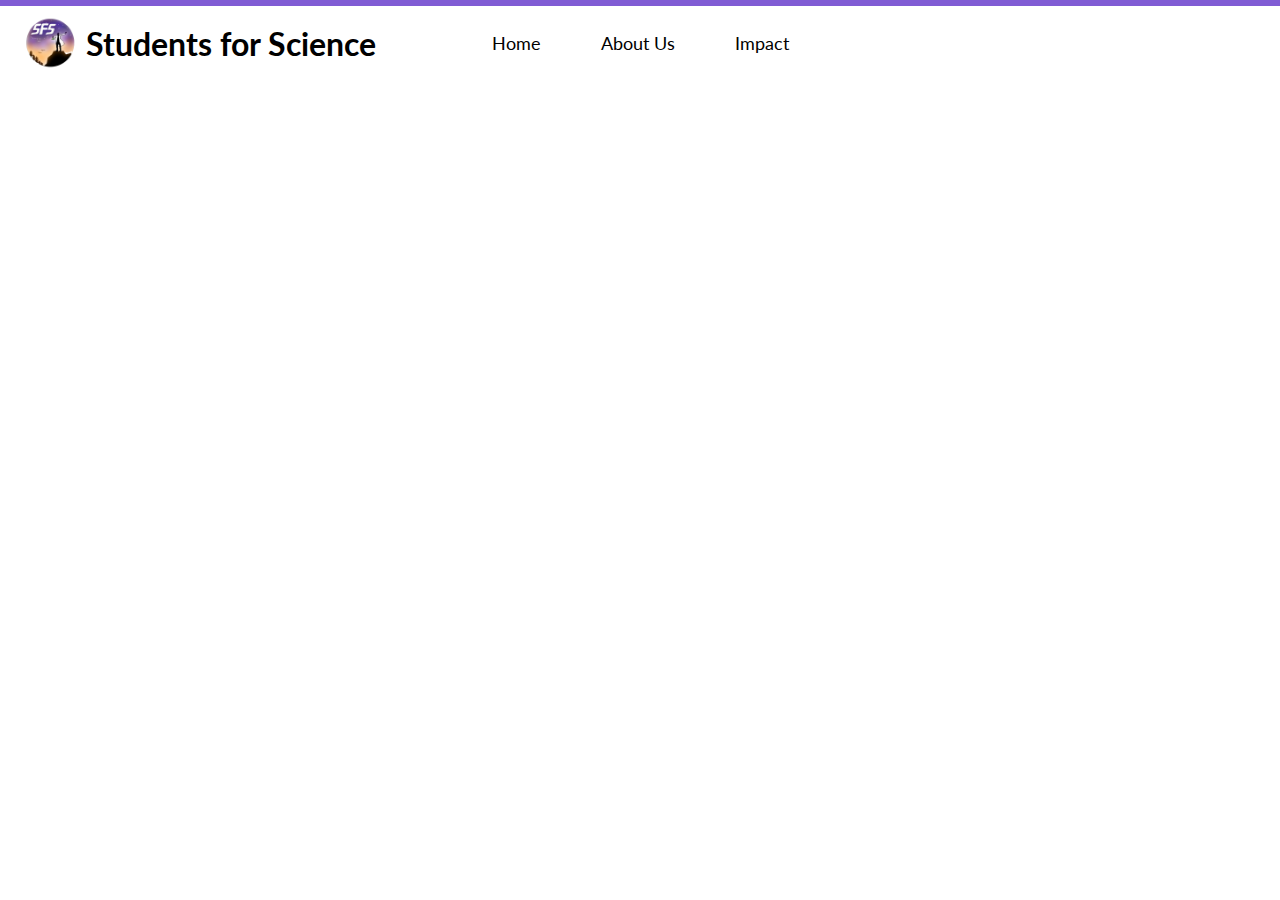
==== about-us.html @ 620983d9 "Created impact and about us pages, made web components of head and nav" ====
<!DOCTYPE html>
<html lang="en">
  <head>
    <meta charset="UTF-8" />
    <meta
      name="viewport"
      content="width=device-width, user-scalable=no, initial-scale=1.0, maximum-scale=1.0, minimum-scale=1.0"
    />
    <meta http-equiv="X-UA-Compatible" content="ie=edge" />

    <script src="./components/Head.js" type="text/javascript"></script>
    <script src="./components/Nav.js" type="text/javascript"></script>

    <link rel="stylesheet" href="./styles/global.css" />
    <link rel="stylesheet" href="./styles/variables.css" />
    <link rel="stylesheet" href="./styles/nav.css" />

    <head-component></head-component>
  </head>
  <body>
    <nav-component></nav-component>
  </body>
</html>
---- styles/global.css ----
@import url("https://fonts.googleapis.com/css2?family=Lato:ital,wght@0,100;0,300;0,400;0,700;0,900;1,100;1,300;1,700;1,900&display=swap");

* {
  margin: 0;
  padding: 0;
  box-sizing: border-box;
  color: var(--primaryTextColor);
  font-family: "Lato", sans-serif;
}

body {
  background: var(--bg);
}
---- styles/variables.css ----
:root {
  --bg: #fff;
  --primaryTextColor: #000;
  --primaryColor: #805cd4;
  --navbarHeight: 80px;
  --textShadow: rgba(0, 0, 0, 0.5);
}
---- styles/nav.css ----
nav {
  height: var(--navbarHeight);
  background: #fff;
  position: relative;
  display: flex;
  border-top: 6px solid var(--primaryColor);
}

nav a {
  text-decoration: none;
}

nav .logo {
  height: 100%;
  display: flex;
  align-items: center;
  z-index: 2;
  padding: 10px;
  margin-left: 10px;
}

nav .logo img {
  height: 100%;
  object-fit: contain;
}

nav .logo h1 a {
  cursor: pointer;
  margin-left: 5px;
  font-weight: 1500;
}

nav ul {
  list-style: none;
  display: flex;
  justify-content: center;
  align-items: center;
  position: absolute;
  top: 0;
  left: 0;
  width: 100%;
  height: 100%;
}

nav ul li {
  cursor: pointer;
  font-size: 1.1rem;
  margin: 0 30px;
  position: relative;
  transition: all 0.2s 0s;
  height: 100%;
}

nav ul li a {
  height: 100%;
  display: grid;
  place-content: center;
}

nav ul li:hover {
  color: var(--primaryColor);
}

nav ul li::after {
  content: "";
  height: 4px;
  background: var(--primaryColor);
  width: 100%;
  transition: all 0.2s 0s;
  position: absolute;
  opacity: 0%;
  left: 0;
  bottom: 0;
  right: 0;
}

nav ul li:hover::after {
  opacity: 100%;
}

@media screen and (max-width: 950px) {
  nav ul {
    justify-content: flex-end;
  }
}

@media screen and (max-width: 650px) {
  nav .logo h1 {
    display: none;
  }

  nav ul li {
    margin: 0 20px;
  }
}

@media screen and (max-width: 500px) {
  nav ul li {
    margin: 0 15px;
  }
}
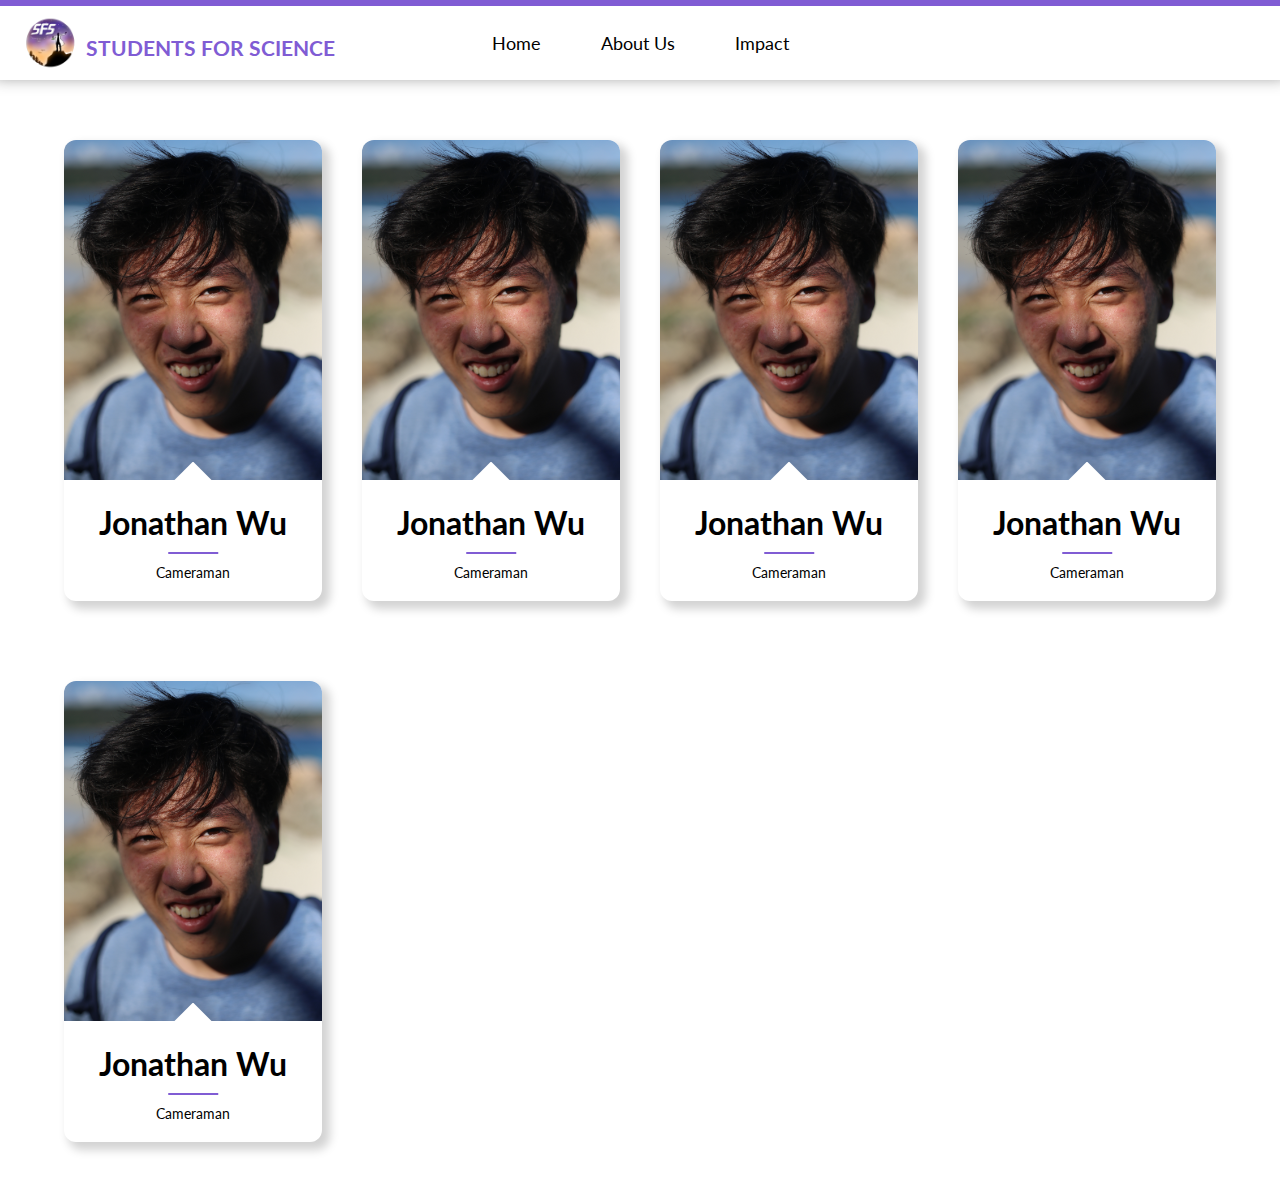
==== commit 576930f1: "Styled about us page" ====
--- a/about-us.html
+++ b/about-us.html
@@ -8,16 +8,59 @@
     />
     <meta http-equiv="X-UA-Compatible" content="ie=edge" />
 
-    <script src="./components/Head.js" type="text/javascript"></script>
-    <script src="./components/Nav.js" type="text/javascript"></script>
-
     <link rel="stylesheet" href="./styles/global.css" />
     <link rel="stylesheet" href="./styles/variables.css" />
     <link rel="stylesheet" href="./styles/nav.css" />
+    <link rel="stylesheet" href="./styles/about-us.css" />
+
+    <script src="./components/Head.js" type="text/javascript"></script>
+    <script src="./components/Nav.js" type="text/javascript"></script>
 
     <head-component></head-component>
   </head>
   <body>
     <nav-component></nav-component>
+    <main class="members-container">
+      <section class="member-container">
+        <img src="./public/members/member.jpg" alt="" />
+        <div class="member-text-container">
+          <h1 class="member-name">Jonathan Wu</h1>
+          <div class="separator"></div>
+          <p class="member-position">Cameraman</p>
+        </div>
+      </section>
+      <section class="member-container">
+        <img src="./public/members/member.jpg" alt="" />
+        <div class="member-text-container">
+          <h1 class="member-name">Jonathan Wu</h1>
+          <div class="separator"></div>
+          <p class="member-position">Cameraman</p>
+        </div>
+      </section>
+      <section class="member-container">
+        <img src="./public/members/member.jpg" alt="" />
+        <div class="member-text-container">
+          <h1 class="member-name">Jonathan Wu</h1>
+          <div class="separator"></div>
+          <p class="member-position">Cameraman</p>
+        </div>
+      </section>
+      <section class="member-container">
+        <img src="./public/members/member.jpg" alt="" />
+        <div class="member-text-container">
+          <h1 class="member-name">Jonathan Wu</h1>
+          <div class="separator"></div>
+          <p class="member-position">Cameraman</p>
+        </div>
+      </section>
+      <section class="member-container">
+        <img src="./public/members/member.jpg" alt="" />
+        <div class="member-text-container">
+          <h1 class="member-name">Jonathan Wu</h1>
+          <div class="separator"></div>
+          <p class="member-position">Cameraman</p>
+        </div>
+      </section>
+    </main>
   </body>
 </html>
--- a/styles/nav.css
+++ b/styles/nav.css
@@ -4,6 +4,7 @@
   position: relative;
   display: flex;
   border-top: 6px solid var(--primaryColor);
+  box-shadow: 0 -8px 15px 6px #979797;
 }
 
 nav a {
@@ -28,6 +29,10 @@
   cursor: pointer;
   margin-left: 5px;
   font-weight: 1500;
+  font-family: var(--alternateFont);
+  text-transform: uppercase;
+  font-size: 1.3rem;
+  color: var(--primaryColor);
 }
 
 nav ul {
@@ -55,9 +60,10 @@
   height: 100%;
   display: grid;
   place-content: center;
+  color: var(--secondaryTextColor);
 }
 
-nav ul li:hover {
+nav ul li a:hover {
   color: var(--primaryColor);
 }
 
@@ -78,13 +84,13 @@
   opacity: 100%;
 }
 
-@media screen and (max-width: 950px) {
+@media screen and (max-width: 1200px) {
   nav ul {
     justify-content: flex-end;
   }
 }
 
-@media screen and (max-width: 650px) {
+@media screen and (max-width: 750px) {
   nav .logo h1 {
     display: none;
   }
--- a/styles/about-us.css
+++ b/styles/about-us.css
@@ -0,0 +1,60 @@
+.members-container {
+  width: 90%;
+  margin: 60px auto;
+  display: grid;
+  grid-template-columns: repeat(4, 1fr);
+  grid-column-gap: 40px;
+  grid-row-gap: 80px;
+}
+
+.member-container {
+  box-shadow: 6px 6px 10px 2px #d3d3d3;
+  border-radius: 12px;
+  overflow: hidden;
+  cursor: pointer;
+  transition: all 0.2s;
+}
+
+.member-container:hover {
+  transform: scale(1.05, 1.05);
+  box-shadow: 6px 6px 40px 2px #d3d3d3;
+}
+
+.member-container img {
+  width: 100%;
+  height: 340px;
+  object-fit: cover;
+}
+
+.member-text-container {
+  padding: 20px 30px;
+  position: relative;
+  text-align: center;
+}
+
+.member-text-container::before {
+  content: "";
+  position: absolute;
+  background: #fff;
+  clip-path: polygon(50% 0, 100% 100%, 0 100%);
+  width: 40px;
+  height: 20px;
+  left: 50%;
+  transform: translateX(-50%);
+  top: -21.5px;
+}
+
+.member-position {
+  font-size: 0.9rem;
+  color: var(--secondaryTextColor);
+}
+
+.member-text-container .separator {
+  position: relative;
+  left: 50%;
+  transform: translateX(-50%);
+  background: var(--primaryColor);
+  height: 2px;
+  width: 25%;
+  margin: 10px 0;
+}
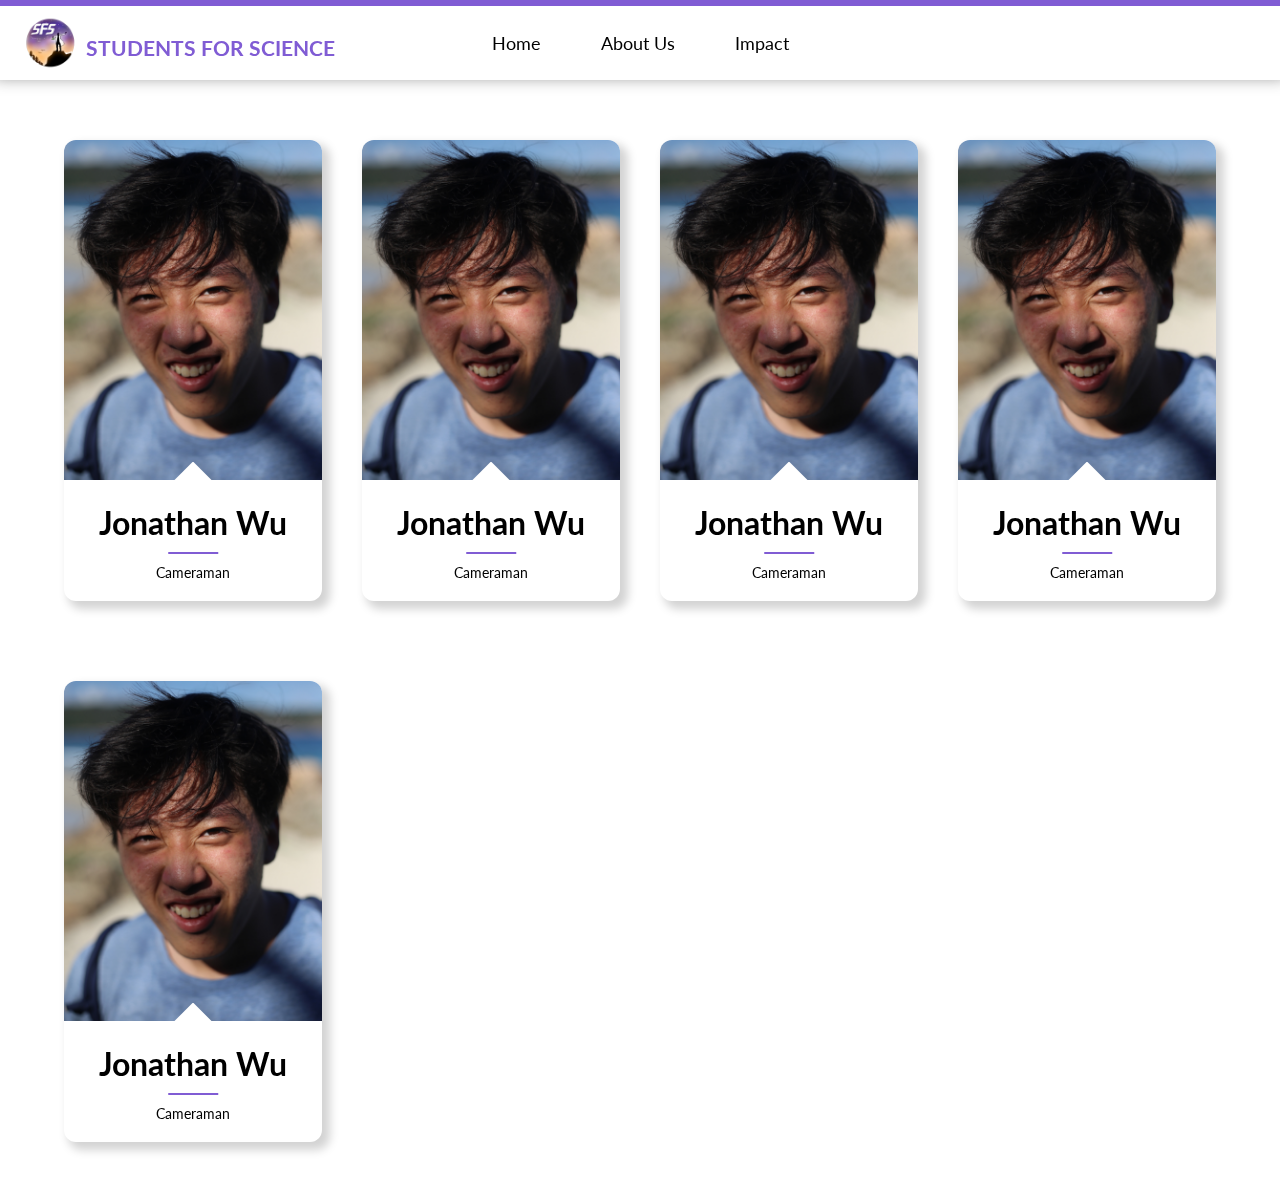
==== commit ef294061: "Handled basic modal anim" ====
--- a/about-us.html
+++ b/about-us.html
@@ -20,6 +20,42 @@
   </head>
   <body>
     <nav-component></nav-component>
+
+    <div class="about-us-modal">
+      <div class="overlay"></div>
+      <div class="about-us-modal-content">
+        <div class="about-us-modal-text-content">
+          <h1 class="member-name">Jonathan Wu</h1>
+          <p class="member-position">Cameraman</p>
+          <p class="member-bio">
+            Lorem ipsum dolor sit amet, consectetur adipisicing elit.
+            Exercitationem fuga quisquam velit. Consequuntur nemo pariatur
+            tempore ullam velit, voluptates! Culpa dicta eligendi tempore ut!
+            Adipisci at excepturi facilis in nesciunt numquam odio perferendis
+            praesentium soluta velit. A atque esse itaque laboriosam molestias
+            necessitatibus nisi perspiciatis vero. Animi aperiam asperiores
+            autem blanditiis consequatur delectus dolores, dolorum ea earum esse
+            et facilis harum id ipsam iste iusto laboriosam nam natus nemo
+            nesciunt nihil nulla officiis pariatur, quas quisquam reiciendis,
+            rem repellat saepe veritatis voluptate. Alias deserunt et illo
+            laudantium odio optio, sed voluptatibus? Excepturi neque praesentium
+            tempore veniam? Ab accusamus aliquam architecto asperiores
+            aspernatur assumenda consectetur culpa cumque, cupiditate deserunt
+            dolorem enim error, eum eveniet fugiat id inventore magni maxime
+            minus molestias nam nesciunt nobis nostrum nulla odio pariatur
+            perspiciatis possimus praesentium quasi qui repellat reprehenderit
+            repudiandae suscipit temporibus, veniam voluptates voluptatibus? Ea,
+            error, molestias. Consequuntur dolore, earum illo laborum natus non
+            perferendis porro soluta. Aspernatur aut blanditiis corporis earum
+            ex hic impedit labore maxime, neque perferendis, rem, repellat
+            soluta tempore totam velit! Dolorem doloribus eaque, et ex explicabo
+            itaque nostrum quo quos rem temporibus, ut velit vitae voluptatem!
+          </p>
+        </div>
+        <img src="./public/members/member.jpg" alt="" />
+      </div>
+    </div>
+
     <main class="members-container">
       <section class="member-container">
         <img src="./public/members/member.jpg" alt="" />
@@ -62,5 +98,7 @@
         </div>
       </section>
     </main>
+
+    <script src="./scripts/memberModal.js"></script>
   </body>
 </html>
--- a/styles/about-us.css
+++ b/styles/about-us.css
@@ -58,3 +58,49 @@
   width: 25%;
   margin: 10px 0;
 }
+
+.about-us-modal {
+  position: fixed;
+  inset: 0;
+  z-index: -1;
+  opacity: 0;
+  transition: all 0.3s;
+}
+
+.about-us-modal.enabled {
+  opacity: 100%;
+  z-index: 2;
+}
+
+.about-us-modal .overlay {
+  position: absolute;
+  inset: 0;
+  background: #000;
+  opacity: 40%;
+}
+
+.about-us-modal .about-us-modal-content {
+  position: absolute;
+  top: 50%;
+  left: 50%;
+  transform: translate(-50%, -50%);
+  width: 70%;
+  height: 80%;
+  background: grey;
+  display: grid;
+  grid-template-columns: 1fr 1fr;
+  grid-auto-rows: 100%;
+}
+
+.about-us-modal .about-us-modal-content .about-us-modal-text-content {
+  padding: 40px;
+  text-align: justify;
+  overflow-y: scroll;
+}
+
+.about-us-modal .about-us-modal-content img {
+  width: 100%;
+  height: 100%;
+  object-fit: cover;
+  display: block;
+}
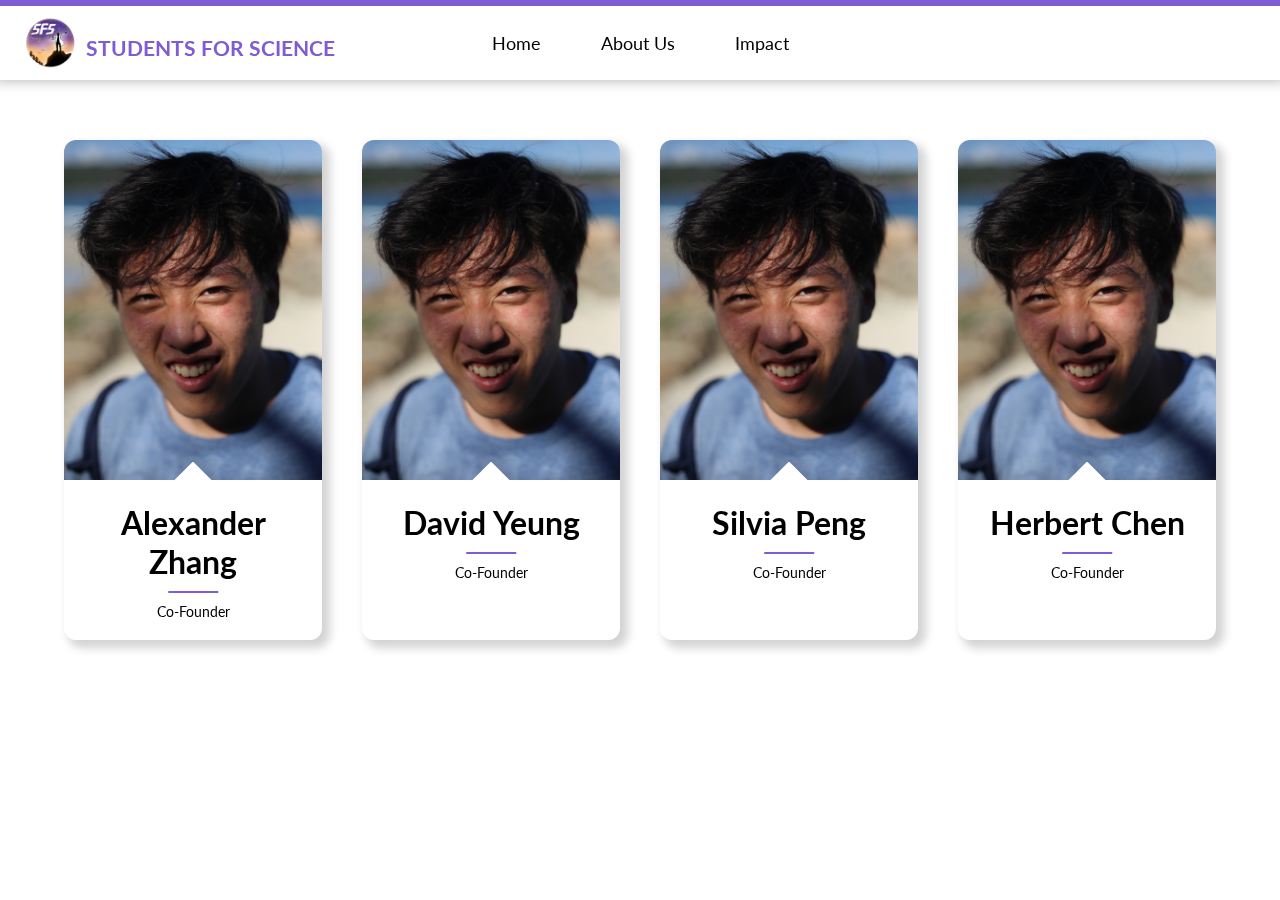
==== commit 3ddb1d39: "Handled modal logic" ====
--- a/about-us.html
+++ b/about-us.html
@@ -18,87 +18,42 @@
 
     <head-component></head-component>
   </head>
-  <body>
+  <body class="preload about-us-body">
     <nav-component></nav-component>
 
     <div class="about-us-modal">
       <div class="overlay"></div>
       <div class="about-us-modal-content">
-        <div class="about-us-modal-text-content">
-          <h1 class="member-name">Jonathan Wu</h1>
-          <p class="member-position">Cameraman</p>
-          <p class="member-bio">
-            Lorem ipsum dolor sit amet, consectetur adipisicing elit.
-            Exercitationem fuga quisquam velit. Consequuntur nemo pariatur
-            tempore ullam velit, voluptates! Culpa dicta eligendi tempore ut!
-            Adipisci at excepturi facilis in nesciunt numquam odio perferendis
-            praesentium soluta velit. A atque esse itaque laboriosam molestias
-            necessitatibus nisi perspiciatis vero. Animi aperiam asperiores
-            autem blanditiis consequatur delectus dolores, dolorum ea earum esse
-            et facilis harum id ipsam iste iusto laboriosam nam natus nemo
-            nesciunt nihil nulla officiis pariatur, quas quisquam reiciendis,
-            rem repellat saepe veritatis voluptate. Alias deserunt et illo
-            laudantium odio optio, sed voluptatibus? Excepturi neque praesentium
-            tempore veniam? Ab accusamus aliquam architecto asperiores
-            aspernatur assumenda consectetur culpa cumque, cupiditate deserunt
-            dolorem enim error, eum eveniet fugiat id inventore magni maxime
-            minus molestias nam nesciunt nobis nostrum nulla odio pariatur
-            perspiciatis possimus praesentium quasi qui repellat reprehenderit
-            repudiandae suscipit temporibus, veniam voluptates voluptatibus? Ea,
-            error, molestias. Consequuntur dolore, earum illo laborum natus non
-            perferendis porro soluta. Aspernatur aut blanditiis corporis earum
-            ex hic impedit labore maxime, neque perferendis, rem, repellat
-            soluta tempore totam velit! Dolorem doloribus eaque, et ex explicabo
-            itaque nostrum quo quos rem temporibus, ut velit vitae voluptatem!
-          </p>
-        </div>
-        <img src="./public/members/member.jpg" alt="" />
+        <!--        <div class="about-us-modal-text-content">-->
+        <!--          <h1 class="member-name">Jonathan Wu</h1>-->
+        <!--          <p class="member-position">Cameraman</p>-->
+        <!--          <p class="member-bio">-->
+        <!--            Lorem ipsum dolor sit amet, consectetur adipisicing elit. Exercitationem fuga quisquam velit.-->
+        <!--            Consequuntur nemo pariatur tempore ullam velit, voluptates! Culpa dicta eligendi tempore ut!-->
+        <!--            Adipisci at excepturi facilis in nesciunt numquam odio perferendis praesentium soluta velit. A-->
+        <!--            atque esse itaque laboriosam molestias necessitatibus nisi perspiciatis vero. Animi aperiam-->
+        <!--            asperiores autem blanditiis consequatur delectus dolores, dolorum ea earum esse et facilis harum-->
+        <!--            id ipsam iste iusto laboriosam nam natus nemo nesciunt nihil nulla officiis pariatur, quas-->
+        <!--            quisquam reiciendis, rem repellat saepe veritatis voluptate. Alias deserunt et illo laudantium-->
+        <!--            odio optio, sed voluptatibus? Excepturi neque praesentium tempore veniam? Ab accusamus aliquam-->
+        <!--            architecto asperiores aspernatur assumenda consectetur culpa cumque, cupiditate deserunt dolorem-->
+        <!--            enim error, eum eveniet fugiat id inventore magni maxime minus molestias nam nesciunt nobis-->
+        <!--            nostrum nulla odio pariatur perspiciatis possimus praesentium quasi qui repellat reprehenderit-->
+        <!--            repudiandae suscipit temporibus, veniam voluptates voluptatibus? Ea, error, molestias.-->
+        <!--            Consequuntur dolore, earum illo laborum natus non perferendis porro soluta. Aspernatur aut-->
+        <!--            blanditiis corporis earum ex hic impedit labore maxime, neque perferendis, rem, repellat soluta-->
+        <!--            tempore totam velit! Dolorem doloribus eaque, et ex explicabo itaque nostrum quo quos rem-->
+        <!--            temporibus, ut velit vitae voluptatem!-->
+        <!--          </p>-->
+        <!--        </div>-->
+        <!--        <div class="about-us-modal-image-container">-->
+        <!--          <img src="./public/members/member.jpg" alt="" />-->
+        <!--        </div>-->
       </div>
     </div>
 
-    <main class="members-container">
-      <section class="member-container">
-        <img src="./public/members/member.jpg" alt="" />
-        <div class="member-text-container">
-          <h1 class="member-name">Jonathan Wu</h1>
-          <div class="separator"></div>
-          <p class="member-position">Cameraman</p>
-        </div>
-      </section>
-      <section class="member-container">
-        <img src="./public/members/member.jpg" alt="" />
-        <div class="member-text-container">
-          <h1 class="member-name">Jonathan Wu</h1>
-          <div class="separator"></div>
-          <p class="member-position">Cameraman</p>
-        </div>
-      </section>
-      <section class="member-container">
-        <img src="./public/members/member.jpg" alt="" />
-        <div class="member-text-container">
-          <h1 class="member-name">Jonathan Wu</h1>
-          <div class="separator"></div>
-          <p class="member-position">Cameraman</p>
-        </div>
-      </section>
-      <section class="member-container">
-        <img src="./public/members/member.jpg" alt="" />
-        <div class="member-text-container">
-          <h1 class="member-name">Jonathan Wu</h1>
-          <div class="separator"></div>
-          <p class="member-position">Cameraman</p>
-        </div>
-      </section>
-      <section class="member-container">
-        <img src="./public/members/member.jpg" alt="" />
-        <div class="member-text-container">
-          <h1 class="member-name">Jonathan Wu</h1>
-          <div class="separator"></div>
-          <p class="member-position">Cameraman</p>
-        </div>
-      </section>
-    </main>
+    <main class="members-container"></main>
 
-    <script src="./scripts/memberModal.js"></script>
+    <script src="scripts/members.js"></script>
   </body>
 </html>
--- a/styles/about-us.css
+++ b/styles/about-us.css
@@ -1,3 +1,19 @@
+body.preload * {
+  animation-duration: 0s !important;
+  -webkit-animation-duration: 0s !important;
+  transition: background-color 0s, opacity 0s, color 0s, width 0s, height 0s,
+    padding 0s, margin 0s !important;
+}
+
+body.about-us-body {
+  overflow-x: hidden;
+}
+
+body.about-us-body.stop-scrolling {
+  height: 100%;
+  overflow: hidden;
+}
+
 .members-container {
   width: 90%;
   margin: 60px auto;
@@ -59,6 +75,8 @@
   margin: 10px 0;
 }
 
+/* modal */
+
 .about-us-modal {
   position: fixed;
   inset: 0;
@@ -67,16 +85,12 @@
   transition: all 0.3s;
 }
 
-.about-us-modal.enabled {
-  opacity: 100%;
-  z-index: 2;
-}
-
 .about-us-modal .overlay {
   position: absolute;
   inset: 0;
   background: #000;
-  opacity: 40%;
+  opacity: 80%;
+  cursor: pointer;
 }
 
 .about-us-modal .about-us-modal-content {
@@ -88,19 +102,115 @@
   height: 80%;
   background: grey;
   display: grid;
-  grid-template-columns: 1fr 1fr;
+  grid-template-columns: 1.2fr 1fr;
   grid-auto-rows: 100%;
+  animation: blowUpModalTwo 0.5s cubic-bezier(0.165, 0.84, 0.44, 1) forwards;
+  overflow: hidden;
 }
 
 .about-us-modal .about-us-modal-content .about-us-modal-text-content {
-  padding: 40px;
+  padding: 30px 40px;
   text-align: justify;
   overflow-y: scroll;
 }
 
-.about-us-modal .about-us-modal-content img {
+.about-us-modal .about-us-modal-content .about-us-modal-image-container {
+  overflow: hidden;
+}
+
+.about-us-modal .about-us-modal-content .about-us-modal-image-container img {
   width: 100%;
   height: 100%;
   object-fit: cover;
   display: block;
-}
+  transition: transform 0.2s;
+}
+
+.about-us-modal .about-us-modal-content img:hover {
+  transform: scale(1.1);
+}
+
+.about-us-modal + .members-container {
+  animation: blowUpContentTwo 0.5s cubic-bezier(0.165, 0.84, 0.44, 1) forwards;
+}
+
+@media screen and (max-width: 1050px) {
+  .members-container {
+    grid-template-columns: repeat(3, 1fr);
+    grid-row-gap: 60px;
+  }
+}
+
+@media screen and (max-width: 750px) {
+  .members-container {
+    grid-template-columns: repeat(2, 1fr);
+    grid-column-gap: 35px;
+    grid-row-gap: 40px;
+  }
+}
+
+@media screen and (max-width: 600px) {
+  .member-container img {
+    height: 240px;
+  }
+}
+
+/* enabled modal */
+
+.about-us-modal.enabled {
+  opacity: 100%;
+  z-index: 2;
+}
+
+.about-us-modal.enabled .about-us-modal-content {
+  animation: blowUpModal 0.5s cubic-bezier(0.165, 0.84, 0.44, 1) forwards;
+}
+
+.about-us-modal.enabled + .members-container {
+  animation: blowUpContent 0.5s cubic-bezier(0.165, 0.84, 0.44, 1) forwards;
+}
+
+@keyframes blowUpContent {
+  0% {
+    transform: scale(1);
+    opacity: 1;
+  }
+  99.9% {
+    transform: scale(2);
+    opacity: 0;
+  }
+  100% {
+    transform: scale(0);
+  }
+}
+
+@keyframes blowUpContentTwo {
+  0% {
+    transform: scale(2);
+    opacity: 0;
+  }
+  100% {
+    transform: scale(1);
+    opacity: 1;
+  }
+}
+
+@keyframes blowUpModal {
+  0% {
+    transform: translate(-50%, -50%) scale(0);
+  }
+  100% {
+    transform: translate(-50%, -50%) scale(1);
+  }
+}
+
+@keyframes blowUpModalTwo {
+  0% {
+    transform: translate(-50%, -50%) scale(1);
+    opacity: 1;
+  }
+  100% {
+    transform: translate(-50%, -50%) scale(0);
+    opacity: 0;
+  }
+}
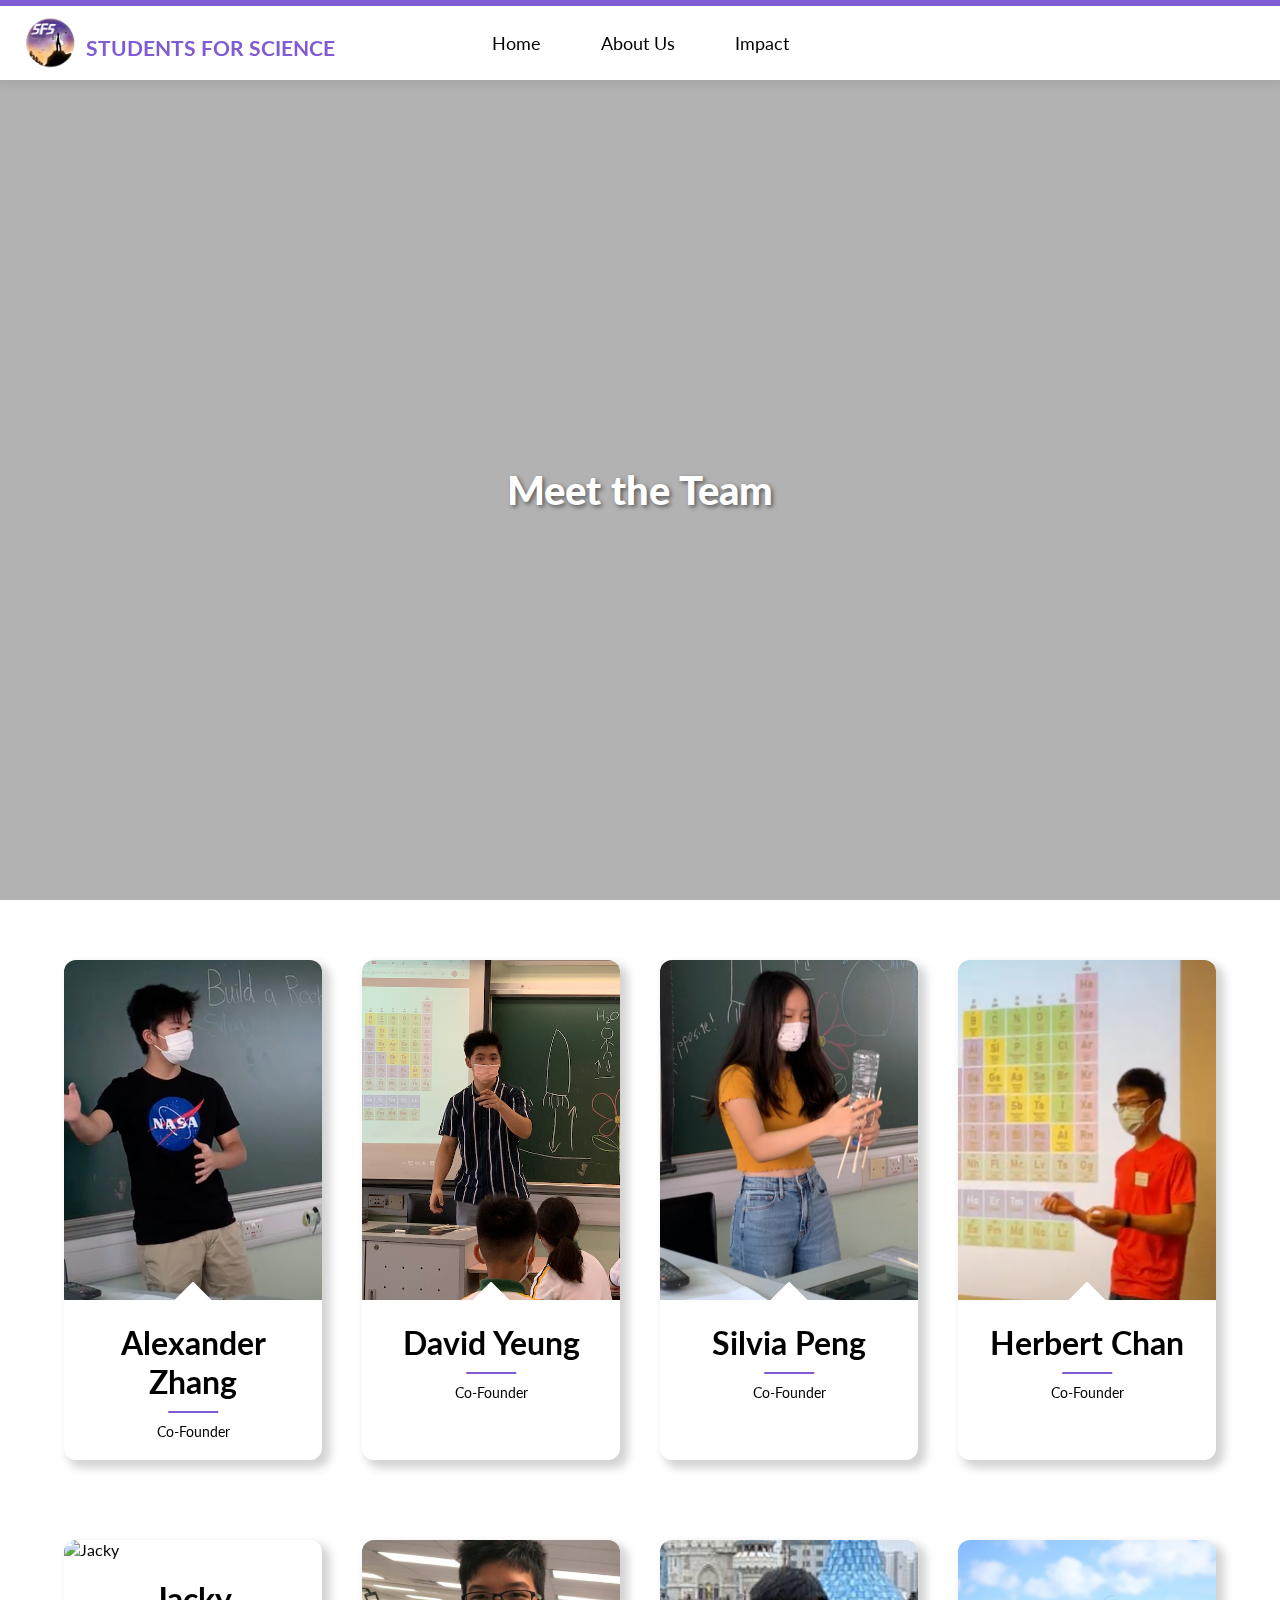
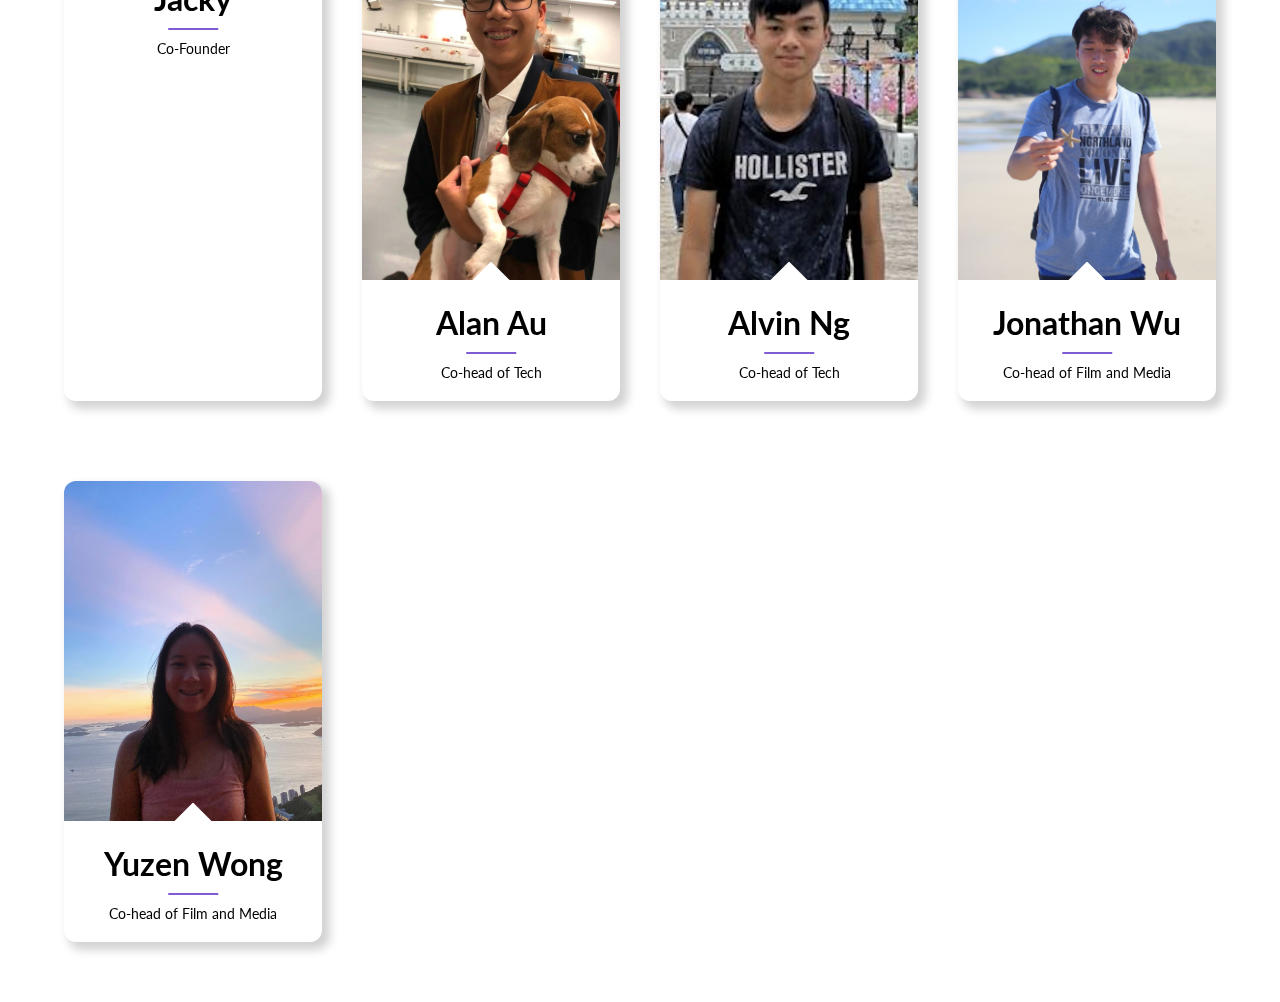
==== commit 9c345a3f: "Push" ====
--- a/about-us.html
+++ b/about-us.html
@@ -19,37 +19,18 @@
     <head-component></head-component>
   </head>
   <body class="preload about-us-body">
-    <nav-component></nav-component>
+    <nav-component tab="2"></nav-component>
+
+    <main class="hero hero-about-us">
+      <div class="overlay"></div>
+      <div class="hero-content">
+        <h1>Meet the Team</h1>
+      </div>
+    </main>
 
     <div class="about-us-modal">
       <div class="overlay"></div>
-      <div class="about-us-modal-content">
-        <!--        <div class="about-us-modal-text-content">-->
-        <!--          <h1 class="member-name">Jonathan Wu</h1>-->
-        <!--          <p class="member-position">Cameraman</p>-->
-        <!--          <p class="member-bio">-->
-        <!--            Lorem ipsum dolor sit amet, consectetur adipisicing elit. Exercitationem fuga quisquam velit.-->
-        <!--            Consequuntur nemo pariatur tempore ullam velit, voluptates! Culpa dicta eligendi tempore ut!-->
-        <!--            Adipisci at excepturi facilis in nesciunt numquam odio perferendis praesentium soluta velit. A-->
-        <!--            atque esse itaque laboriosam molestias necessitatibus nisi perspiciatis vero. Animi aperiam-->
-        <!--            asperiores autem blanditiis consequatur delectus dolores, dolorum ea earum esse et facilis harum-->
-        <!--            id ipsam iste iusto laboriosam nam natus nemo nesciunt nihil nulla officiis pariatur, quas-->
-        <!--            quisquam reiciendis, rem repellat saepe veritatis voluptate. Alias deserunt et illo laudantium-->
-        <!--            odio optio, sed voluptatibus? Excepturi neque praesentium tempore veniam? Ab accusamus aliquam-->
-        <!--            architecto asperiores aspernatur assumenda consectetur culpa cumque, cupiditate deserunt dolorem-->
-        <!--            enim error, eum eveniet fugiat id inventore magni maxime minus molestias nam nesciunt nobis-->
-        <!--            nostrum nulla odio pariatur perspiciatis possimus praesentium quasi qui repellat reprehenderit-->
-        <!--            repudiandae suscipit temporibus, veniam voluptates voluptatibus? Ea, error, molestias.-->
-        <!--            Consequuntur dolore, earum illo laborum natus non perferendis porro soluta. Aspernatur aut-->
-        <!--            blanditiis corporis earum ex hic impedit labore maxime, neque perferendis, rem, repellat soluta-->
-        <!--            tempore totam velit! Dolorem doloribus eaque, et ex explicabo itaque nostrum quo quos rem-->
-        <!--            temporibus, ut velit vitae voluptatem!-->
-        <!--          </p>-->
-        <!--        </div>-->
-        <!--        <div class="about-us-modal-image-container">-->
-        <!--          <img src="./public/members/member.jpg" alt="" />-->
-        <!--        </div>-->
-      </div>
+      <div class="about-us-modal-content"></div>
     </div>
 
     <main class="members-container"></main>
--- a/styles/global.css
+++ b/styles/global.css
@@ -1,4 +1,6 @@
 @import url("https://fonts.googleapis.com/css2?family=Lato:ital,wght@0,100;0,300;0,400;0,700;0,900;1,100;1,300;1,700;1,900&display=swap");
+@import url("https://fonts.googleapis.com/css2?family=Play:wght@400;700&display=swap");
+@import url("https://fonts.googleapis.com/css2?family=Archivo+Narrow:ital,wght@0,400;0,500;0,600;0,700;1,400;1,500;1,600;1,700&display=swap");
 
 * {
   margin: 0;
--- a/styles/about-us.css
+++ b/styles/about-us.css
@@ -1,8 +1,7 @@
 body.preload * {
   animation-duration: 0s !important;
   -webkit-animation-duration: 0s !important;
-  transition: background-color 0s, opacity 0s, color 0s, width 0s, height 0s,
-    padding 0s, margin 0s !important;
+  transition: background-color 0s, opacity 0s, color 0s, width 0s, height 0s, padding 0s, margin 0s !important;
 }
 
 body.about-us-body {
@@ -13,6 +12,8 @@
   height: 100%;
   overflow: hidden;
 }
+
+/* members */
 
 .members-container {
   width: 90%;
@@ -75,6 +76,27 @@
   margin: 10px 0;
 }
 
+@media screen and (max-width: 1050px) {
+  .members-container {
+    grid-template-columns: repeat(3, 1fr);
+    grid-row-gap: 60px;
+  }
+}
+
+@media screen and (max-width: 750px) {
+  .members-container {
+    grid-template-columns: repeat(2, 1fr);
+    grid-column-gap: 35px;
+    grid-row-gap: 40px;
+  }
+}
+
+@media screen and (max-width: 600px) {
+  .member-container img {
+    height: 240px;
+  }
+}
+
 /* modal */
 
 .about-us-modal {
@@ -89,8 +111,7 @@
   position: absolute;
   inset: 0;
   background: #000;
-  opacity: 80%;
-  cursor: pointer;
+  opacity: 70%;
 }
 
 .about-us-modal .about-us-modal-content {
@@ -100,18 +121,35 @@
   transform: translate(-50%, -50%);
   width: 70%;
   height: 80%;
-  background: grey;
+  background: #cd7003;
   display: grid;
   grid-template-columns: 1.2fr 1fr;
+  grid-column-gap: 40px;
   grid-auto-rows: 100%;
   animation: blowUpModalTwo 0.5s cubic-bezier(0.165, 0.84, 0.44, 1) forwards;
   overflow: hidden;
+  padding: 40px;
+  border-radius: 15px;
 }
 
 .about-us-modal .about-us-modal-content .about-us-modal-text-content {
-  padding: 30px 40px;
   text-align: justify;
   overflow-y: scroll;
+}
+
+.about-us-modal-text-content * {
+  color: #fff;
+  line-height: 1.6em;
+}
+
+.about-us-modal-text-content .member-name {
+  font-family: var(--alternateFont);
+}
+
+.about-us-modal-text-content .member-position {
+  margin-bottom: 20px;
+  font-size: 0.9em;
+  text-transform: uppercase;
 }
 
 .about-us-modal .about-us-modal-content .about-us-modal-image-container {
@@ -124,34 +162,48 @@
   object-fit: cover;
   display: block;
   transition: transform 0.2s;
-}
-
-.about-us-modal .about-us-modal-content img:hover {
-  transform: scale(1.1);
+  position: relative;
+}
+
+.about-us-modal-content::after {
+  content: "";
+  position: absolute;
+  left: -600%;
+  width: 1300%;
+  padding-bottom: 1300%;
+  top: 80%;
+  background: none;
+  border-radius: 50%;
+  box-shadow: 0 0 0 9999px var(--primaryColor);
+  z-index: -1;
 }
 
 .about-us-modal + .members-container {
   animation: blowUpContentTwo 0.5s cubic-bezier(0.165, 0.84, 0.44, 1) forwards;
 }
 
-@media screen and (max-width: 1050px) {
-  .members-container {
-    grid-template-columns: repeat(3, 1fr);
-    grid-row-gap: 60px;
-  }
-}
-
-@media screen and (max-width: 750px) {
-  .members-container {
-    grid-template-columns: repeat(2, 1fr);
-    grid-column-gap: 35px;
+@media screen and (max-width: 1200px) {
+  .about-us-modal .about-us-modal-content {
+    width: 80%;
+    padding: 30px;
+    grid-column-gap: 30px;
+  }
+}
+
+@media screen and (max-width: 680px) {
+  .about-us-modal .about-us-modal-content {
+    grid-template-columns: 1fr;
+    grid-template-rows: 1.7fr 1fr;
     grid-row-gap: 40px;
-  }
-}
-
-@media screen and (max-width: 600px) {
-  .member-container img {
-    height: 240px;
+    height: 85%;
+  }
+
+  .about-us-modal .about-us-modal-content .about-us-modal-text-content {
+    font-size: 14px;
+  }
+
+  .about-us-modal .about-us-modal-content .about-us-modal-image-container {
+    grid-row-start: 1;
   }
 }
 
@@ -162,6 +214,10 @@
   z-index: 2;
 }
 
+.about-us-modal.enabled .overlay {
+  cursor: pointer;
+}
+
 .about-us-modal.enabled .about-us-modal-content {
   animation: blowUpModal 0.5s cubic-bezier(0.165, 0.84, 0.44, 1) forwards;
 }
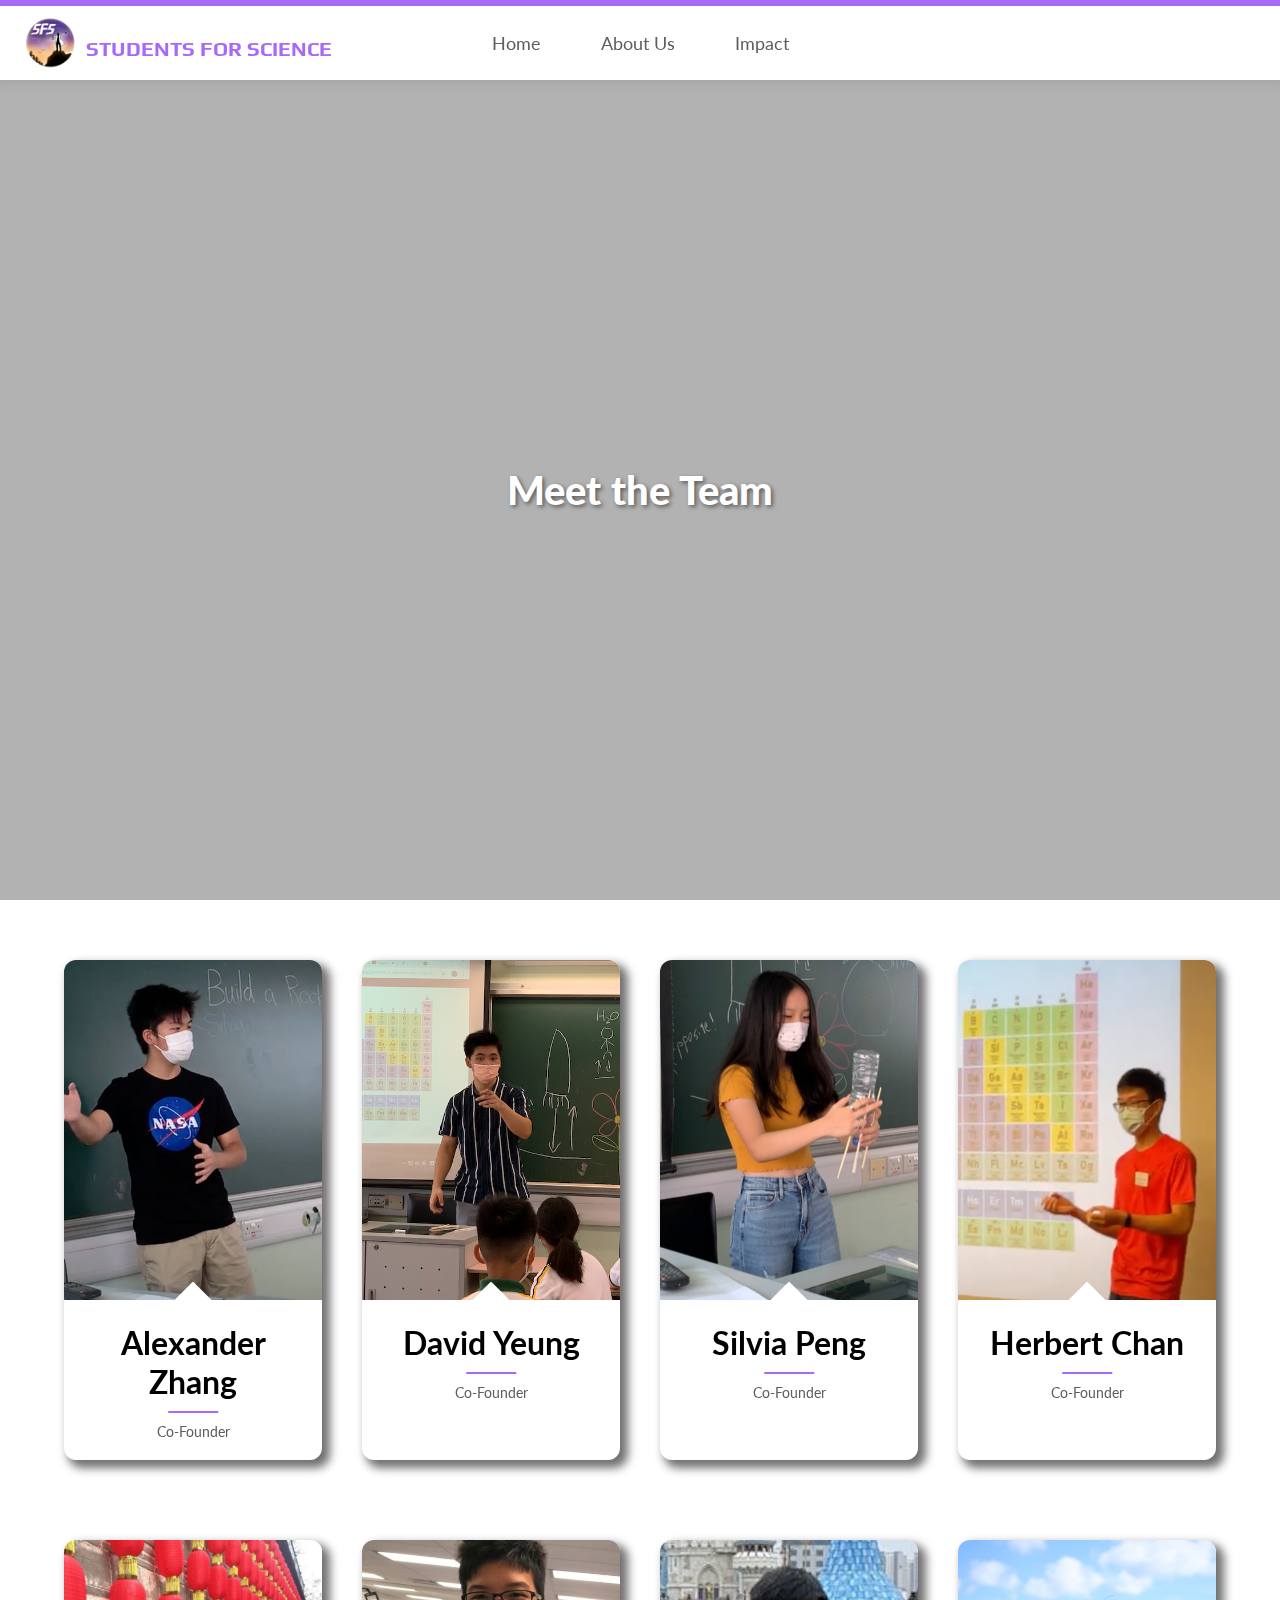
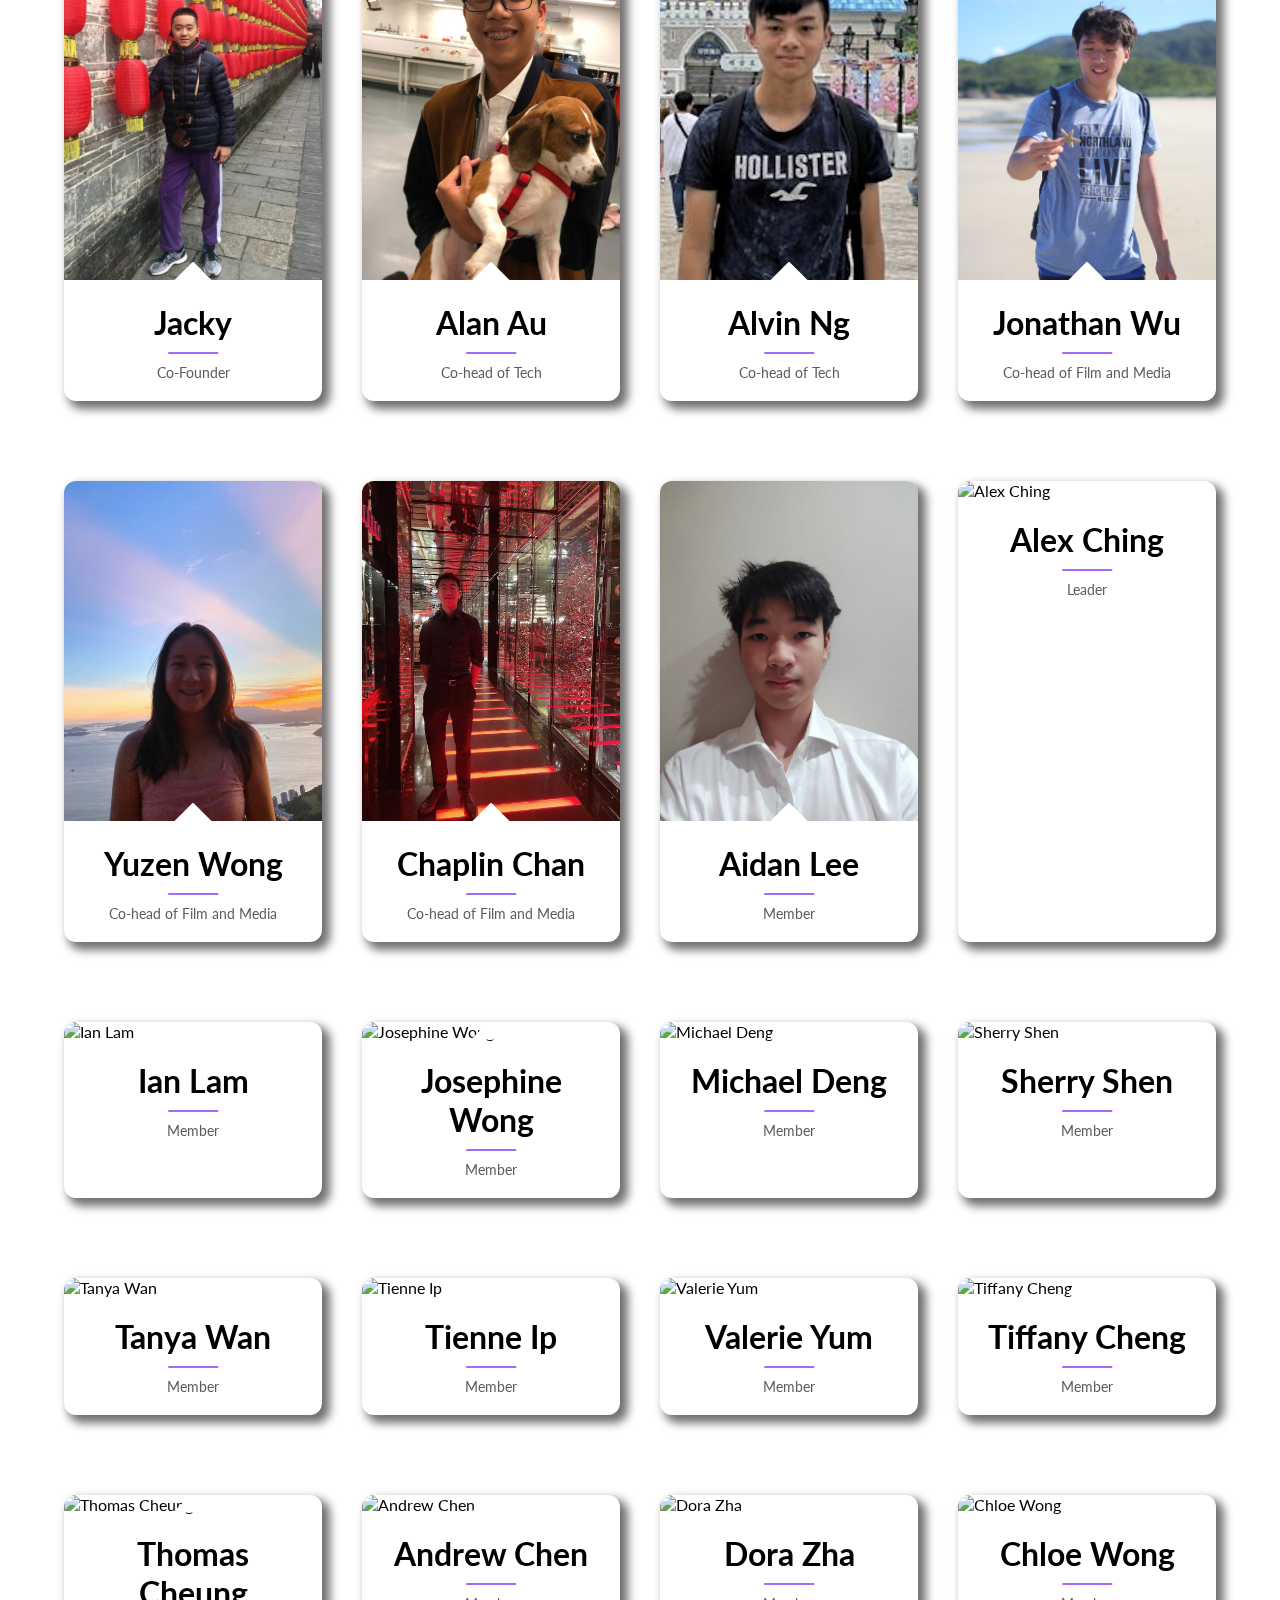
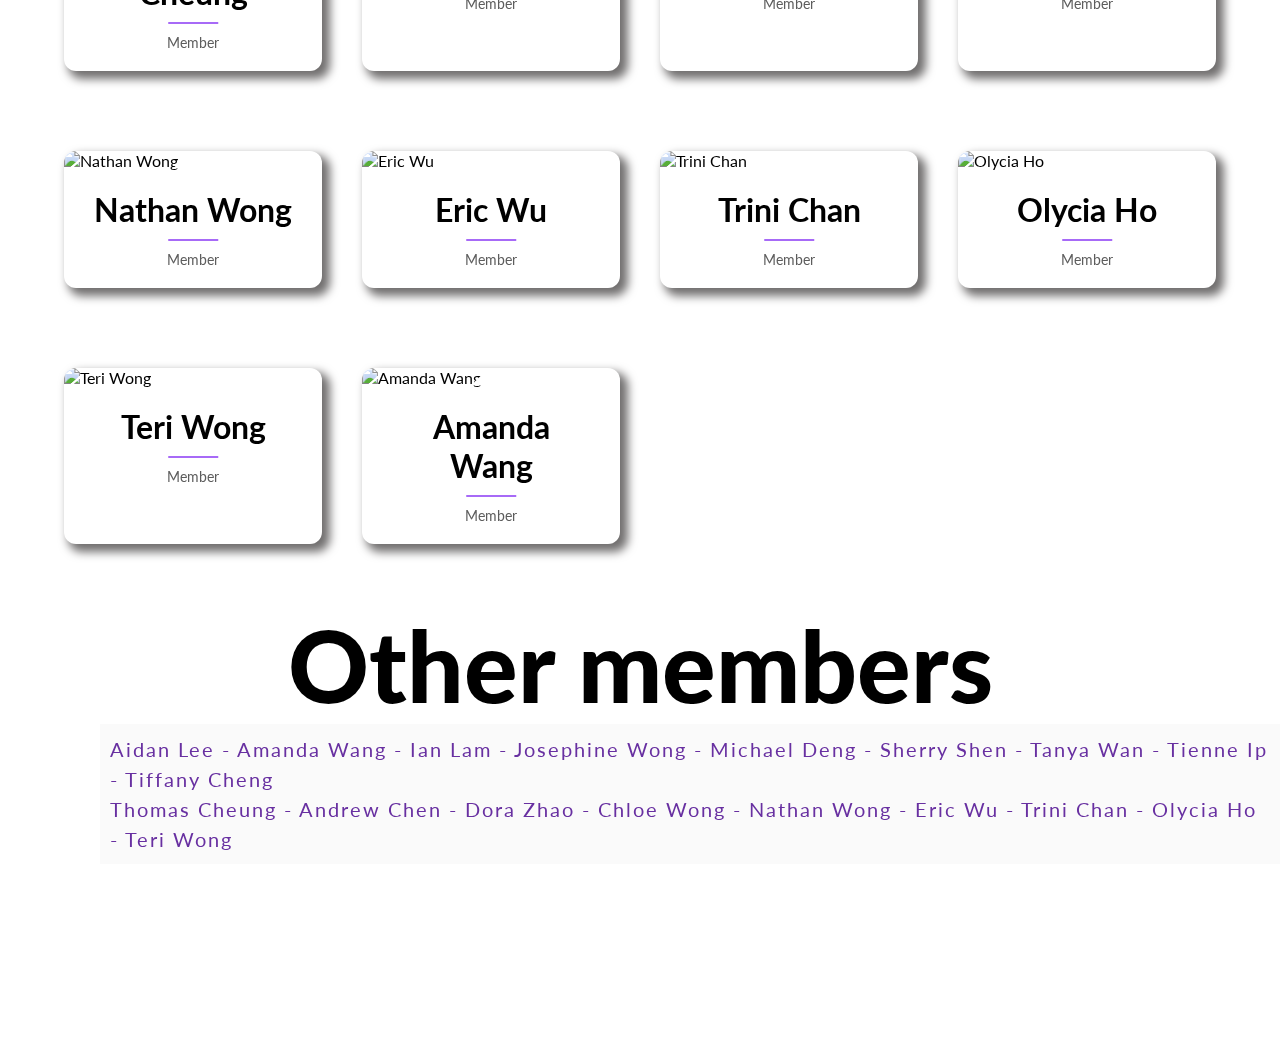
==== commit 52f428f0: "Merge pull request #1 from jermzgaming/patch-1" ====
--- a/about-us.html
+++ b/about-us.html
@@ -36,5 +36,38 @@
     <main class="members-container"></main>
 
     <script src="scripts/members.js"></script>
+
+    <div class="other-members">
+      <h1 style="align-items:center;color:black;font-size:100px;"><center><b>Other members</b></center></h1>
+    </div>
+    <div class="other-members-p">
+      <p style="align-items:center;color:#6830A1;font-size:20px;">Aidan Lee   -   
+        Amanda Wang   -   
+        Ian Lam   -
+        Josephine Wong   -   
+        Michael Deng   -   
+        Sherry Shen   -
+        Tanya Wan   -   
+        Tienne Ip   -   
+        Tiffany Cheng<br>
+        Thomas Cheung   -   
+        Andrew Chen   -   
+        Dora Zhao   -
+        Chloe Wong   -   
+        Nathan Wong   -   
+        Eric Wu   -
+        Trini Chan   -   
+        Olycia Ho   -   
+        Teri Wong</p>
+    </div>
+    
+      <style>
+body {
+  background-image: url('https://static.vecteezy.com/system/resources/previews/002/024/418/original/abstract-colorful-geometric-pattern-with-circles-dots-triangles-lines-cross-shapes-on-white-background-vector.jpg');
+  background-repeat: no-repeat;
+  background-attachment: fixed;
+  background-size: cover;
+}
+</style>
   </body>
 </html>
--- a/styles/global.css
+++ b/styles/global.css
@@ -9,7 +9,3 @@
   color: var(--primaryTextColor);
   font-family: "Lato", sans-serif;
 }
-
-body {
-  background: var(--bg);
-}
--- a/styles/variables.css
+++ b/styles/variables.css
@@ -1,7 +1,8 @@
 :root {
-  --bg: #fff;
   --primaryTextColor: #000;
-  --primaryColor: #805cd4;
+  --secondaryTextColor: #5d5d5d;
+  --primaryColor: #a76af7;
   --navbarHeight: 80px;
   --textShadow: rgba(0, 0, 0, 0.5);
+  --alternateFont: "Play", serif;
 }
--- a/styles/about-us.css
+++ b/styles/about-us.css
@@ -12,6 +12,7 @@
   height: 100%;
   overflow: hidden;
 }
+
 
 /* members */
 
@@ -25,16 +26,17 @@
 }
 
 .member-container {
-  box-shadow: 6px 6px 10px 2px #d3d3d3;
+  box-shadow: 6px 6px 10px 2px #716f6f;
   border-radius: 12px;
   overflow: hidden;
   cursor: pointer;
   transition: all 0.2s;
+  background-color: white;
 }
 
 .member-container:hover {
   transform: scale(1.05, 1.05);
-  box-shadow: 6px 6px 40px 2px #d3d3d3;
+  box-shadow: 6px 6px 40px 2px #aba6a6;
 }
 
 .member-container img {
@@ -95,6 +97,28 @@
   .member-container img {
     height: 240px;
   }
+}
+
+.other-members-h1{
+  width: 100%;
+  margin: 100px;
+  align-items: center;
+  color: rgb(88, 49, 196);
+  font-size: 100px;
+  text-transform: capitalize;
+}
+
+.other-members-p {
+  color: black;
+  font-size: 24px;
+  text-transform: none;
+  letter-spacing: 2px;
+  line-height: 30px;
+  margin-left: 100px;
+  margin-bottom: 200px;
+  align-items: center;
+  background-color: #fafafa;
+  padding: 10px;
 }
 
 /* modal */
